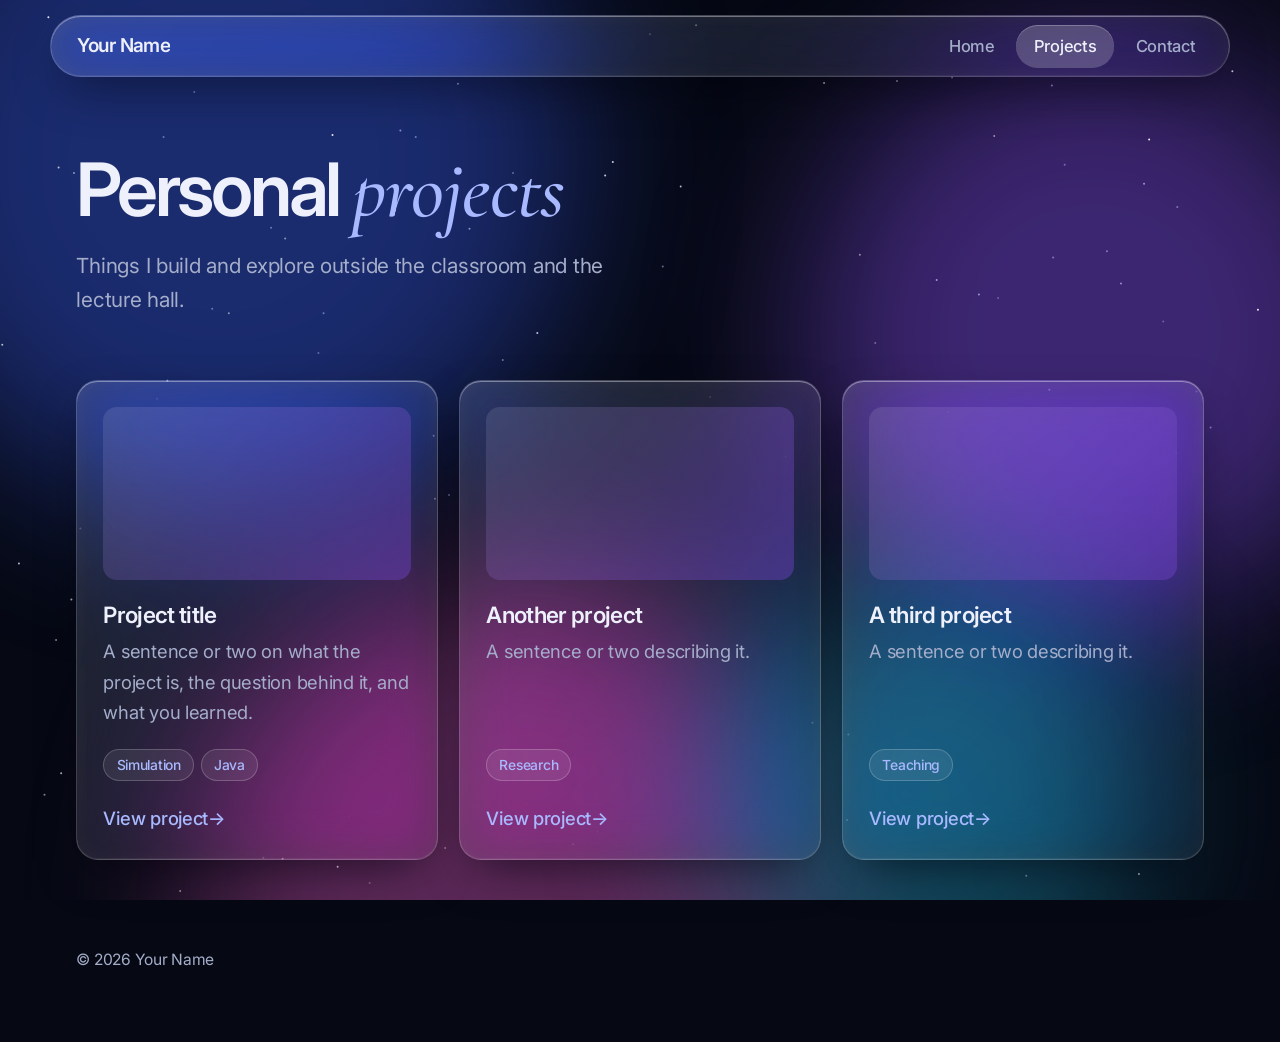
==== projects.html @ 700d7432 "Add files via upload" ====
<!DOCTYPE html>
<html lang="en">
<head>
<meta charset="utf-8">
<meta name="viewport" content="width=device-width, initial-scale=1, viewport-fit=cover">
<title>Personal Projects – Your Name</title>
<meta name="theme-color" content="#060914">
<meta name="description" content="Personal projects by Your Name.">
<link rel="preconnect" href="https://fonts.googleapis.com">
<link rel="preconnect" href="https://fonts.gstatic.com" crossorigin>
<link href="https://fonts.googleapis.com/css2?family=Inter:wght@400;500;600&family=Cormorant+Garamond:ital,wght@1,500;1,600&display=swap" rel="stylesheet">
<link rel="stylesheet" href="style.css">
</head>
<body>
<div class="wallpaper" aria-hidden="true"><i></i><i></i><i></i><i></i></div>

<nav aria-label="Main">
  <div class="wrap">
    <a class="brand" href="index.html">Your Name</a>
    <div class="links">
      <a href="index.html">Home</a>
      <a href="projects.html" aria-current="page">Projects</a>
      <a href="index.html#contact">Contact</a>
    </div>
  </div>
</nav>

<header class="page-title">
  <div class="wrap">
    <h1>Personal <em>projects</em></h1>
    <!-- EDIT: one or two sentences introducing your projects -->
    <p>Things I build and explore outside the classroom and the lecture hall.</p>
  </div>
</header>

<main class="wrap projects">
  <div class="grid">
    <!-- EDIT: copy a card for each project, delete the ones you don't need.
         To add a picture to a card, put the image file in your repository (for example in a folder called images)
         and change its thumb line to:
         <div class="thumb"><img src="images/my-project.jpg" alt="Describe the picture" loading="lazy"></div>
         Leave the line as it is to keep the colored placeholder. -->
    <article class="card reveal">
      <div class="thumb"></div>
      <h3>Project title</h3>
      <p>A sentence or two on what the project is, the question behind it, and what you learned.</p>
      <div class="tags"><span class="tag">Simulation</span><span class="tag">Java</span></div>
      <a class="more" href="#">View project</a>
    </article>
    <article class="card reveal">
      <div class="thumb"></div>
      <h3>Another project</h3>
      <p>A sentence or two describing it.</p>
      <div class="tags"><span class="tag">Research</span></div>
      <a class="more" href="#">View project</a>
    </article>
    <article class="card reveal">
      <div class="thumb"></div>
      <h3>A third project</h3>
      <p>A sentence or two describing it.</p>
      <div class="tags"><span class="tag">Teaching</span></div>
      <a class="more" href="#">View project</a>
    </article>
  </div>
</main>

<footer>
  <div class="wrap">&copy; 2026 Your Name</div>
</footer>

<script src="main.js"></script>
</body>
</html>
---- style.css ----
/* ---------- Colors and type: change these to restyle the whole site ---------- */
:root {
  --base: #060914;      /* deep space background */
  --blue: #2c47b8;      /* nebula glow colors */
  --violet: #6b3fc0;
  --pink: #a2428f;
  --teal: #1a7a96;
  --ink: #eef1fb;       /* main text */
  --muted: #a4adc9;     /* secondary text */
  --accent: #a9b9ff;    /* links and highlights */
  --accent-soft: #a9b9ff22;
  --ease: cubic-bezier(.22, .61, .36, 1);
  --serif: "Cormorant Garamond", "Times New Roman", Georgia, serif;   /* headline font, Times-style but more refined */
  color-scheme: dark;
}
* { box-sizing: border-box; }
html { scroll-behavior: smooth; font-size: clamp(15px, 13.5px + .3vw, 18px); -webkit-text-size-adjust: 100%; }
body {
  margin: 0;
  background: var(--base);
  color: var(--ink);
  font: 400 1.0625rem/1.65 "Inter", system-ui, -apple-system, "Segoe UI", Arial, sans-serif;
  letter-spacing: -0.015em;          /* the narrow Inter spacing */
  -webkit-font-smoothing: antialiased;
}
h1, h2, h3 { font-weight: 600; line-height: 1.08; margin: 0; }
h1 { letter-spacing: -0.045em; }
h3 { letter-spacing: -0.03em; }
/* Inter does most of the work; the serif appears as an elegant italic accent word */
h1 em { font-family: var(--serif); font-style: italic; font-weight: 500; letter-spacing: -0.01em; font-size: 1.1em; color: var(--accent); }
img { max-width: 100%; }
p { margin: 0 0 1.1rem; }
a { color: var(--accent); text-decoration-color: transparent; text-underline-offset: 4px;
    transition: color .3s var(--ease), text-decoration-color .3s var(--ease); }
a:hover { text-decoration-color: currentColor; }
a:focus-visible, button:focus-visible { outline: 2px solid var(--accent); outline-offset: 4px; border-radius: 6px; }
.wrap { max-width: 68rem; margin: 0 auto; padding-left: max(1.5rem, env(safe-area-inset-left)); padding-right: max(1.5rem, env(safe-area-inset-right)); }

/* ---------- Wallpaper: soft, slowly moving color like a macOS desktop ---------- */
.wallpaper { position: fixed; inset: 0; z-index: -1; overflow: hidden; background: var(--base); }
.wallpaper i { position: absolute; border-radius: 50%; filter: blur(80px); opacity: .55; will-change: transform; }
.wallpaper i:nth-child(1) { width: 55vw; height: 55vw; left: -10vw; top: -15vw; background: var(--blue);   animation: float1 28s ease-in-out infinite alternate; }
.wallpaper i:nth-child(2) { width: 45vw; height: 45vw; right: -8vw; top: 5vh;   background: var(--violet); animation: float2 34s ease-in-out infinite alternate; }
.wallpaper i:nth-child(3) { width: 50vw; height: 50vw; left: 15vw; bottom: -25vw; background: var(--pink);   animation: float3 31s ease-in-out infinite alternate; }
.wallpaper i:nth-child(4) { width: 35vw; height: 35vw; right: 10vw; bottom: -10vw; background: var(--teal);   animation: float1 38s ease-in-out infinite alternate-reverse; }
@keyframes float1 { to { transform: translate3d(8vw, 6vh, 0) scale(1.1); } }
@keyframes float2 { to { transform: translate3d(-9vw, 10vh, 0) scale(.92); } }
@keyframes float3 { to { transform: translate3d(7vw, -8vh, 0) scale(1.12); } }

/* Faint stars that twinkle */
.wallpaper::before, .wallpaper::after {
  content: ""; position: absolute; top: 0; left: 0; width: 2px; height: 2px; border-radius: 50%;
  animation: twinkle 7s ease-in-out infinite alternate;
}
.wallpaper::before { box-shadow:
    32.4vw 15.1vh 0 0 rgba(190,205,255,0.9),
    82.1vw 9.4vh 0 0 rgba(190,205,255,0.9),
    50.7vw 3.7vh 0 0 rgba(255,255,255,0.7),
    24.1vw 55.1vh 0 0 rgba(255,255,255,0.5),
    12.4vw 22.3vh 0 0 rgba(255,255,255,0.9),
    6.2vw 58.6vh 0 0 rgba(255,255,255,0.5),
    4.7vw 85.8vh 0 0 rgba(255,255,255,0.7),
    54.1vw 57.1vh 0 0 rgba(255,255,255,0.9),
    18.1vw 58.2vh 0 0 rgba(255,255,255,0.9),
    9.7vw 71.2vh 0 0 rgba(190,205,255,0.9),
    20.6vw 68.0vh 0 0 rgba(255,255,255,0.7),
    46.6vw 92.3vh 0 0 rgba(255,255,255,0.7),
    79.4vw 69.9vh 0 0 rgba(190,205,255,0.5),
    30.0vw 49.5vh 0 0 rgba(255,255,255,0.7),
    28.8vw 98.0vh 0 0 rgba(255,255,255,0.5),
    16.5vw 34.2vh 0 0 rgba(255,255,255,0.7),
    96.2vw 7.8vh 0 0 rgba(255,255,255,0.9),
    87.5vw 31.4vh 0 0 rgba(255,255,255,0.9),
    49.7vw 79.7vh 0 0 rgba(255,255,255,0.5),
    94.5vw 47.4vh 0 0 rgba(190,205,255,0.9),
    73.1vw 31.0vh 0 0 rgba(255,255,255,0.9),
    82.2vw 28.5vh 0 0 rgba(255,255,255,0.7),
    34.7vw 94.1vh 0 0 rgba(255,255,255,0.7),
    11.7vw 5.9vh 0 0 rgba(190,205,255,0.7),
    24.8vw 39.1vh 0 0 rgba(190,205,255,0.7),
    44.9vw 54.9vh 0 0 rgba(255,255,255,0.5),
    86.4vw 27.8vh 0 0 rgba(255,255,255,0.7),
    68.3vw 38.0vh 0 0 rgba(255,255,255,0.5),
    17.6vw 23.2vh 0 0 rgba(190,205,255,0.5),
    83.1vw 18.2vh 0 0 rgba(190,205,255,0.7),
    41.9vw 36.9vh 0 0 rgba(255,255,255,0.9),
    12.5vw 85.9vh 0 0 rgba(255,255,255,0.9),
    74.0vw 45.7vh 0 0 rgba(255,255,255,0.9),
    39.2vw 39.9vh 0 0 rgba(255,255,255,0.5),
    40.0vw 19.1vh 0 0 rgba(255,255,255,0.5),
    11.0vw 60.1vh 0 0 rgba(190,205,255,0.5),
    15.1vw 10.1vh 0 0 rgba(255,255,255,0.7),
    7.0vw 20.8vh 0 0 rgba(190,205,255,0.7),
    25.2vw 34.7vh 0 0 rgba(255,255,255,0.7),
    11.5vw 48.8vh 0 0 rgba(255,255,255,0.7),
    31.2vw 14.4vh 0 0 rgba(255,255,255,0.9),
    26.5vw 82.9vh 0 0 rgba(255,255,255,0.5),
    20.5vw 95.2vh 0 0 rgba(190,205,255,0.7),
    54.3vw 2.7vh 0 0 rgba(255,255,255,0.9),
    64.3vw 9.1vh 0 0 rgba(255,255,255,0.7),
    90.8vw 35.6vh 0 0 rgba(255,255,255,0.5),
    77.9vw 33.0vh 0 0 rgba(255,255,255,0.5),
    78.8vw 75.8vh 0 0 rgba(255,255,255,0.5),
    81.8vw 74.0vh 0 0 rgba(255,255,255,0.5),
    49.3vw 73.1vh 0 0 rgba(255,255,255,0.5),
    47.2vw 19.4vh 0 0 rgba(255,255,255,0.9),
    44.7vw 93.7vh 0 0 rgba(255,255,255,0.7),
    36.5vw 22.0vh 0 0 rgba(255,255,255,0.5),
    33.8vw 48.3vh 0 0 rgba(255,255,255,0.9),
    47.9vw 65.3vh 0 0 rgba(190,205,255,0.9),
    66.1vw 91.0vh 0 0 rgba(255,255,255,0.9),
    47.8vw 17.9vh 0 0 rgba(255,255,255,0.9),
    80.1vw 97.2vh 0 0 rgba(255,255,255,0.7),
    74.3vw 8.5vh 0 0 rgba(255,255,255,0.5),
    12.7vw 15.1vh 0 0 rgba(255,255,255,0.7),
    14.6vw 82.7vh 0 0 rgba(255,255,255,0.7),
    35.0vw 54.9vh 0 0 rgba(190,205,255,0.5),
    79.9vw 72.6vh 0 0 rgba(255,255,255,0.5),
    93.4vw 43.4vh 0 0 rgba(255,255,255,0.5),
    21.1vw 25.2vh 0 0 rgba(255,255,255,0.7),
    76.4vw 32.6vh 0 0 rgba(255,255,255,0.9),
    13.1vw 91.0vh 0 0 rgba(255,255,255,0.7),
    66.2vw 81.5vh 0 0 rgba(255,255,255,0.9),
    91.8vw 50.2vh 0 0 rgba(255,255,255,0.9),
    51.1vw 87.3vh 0 0 rgba(255,255,255,0.5); }
.wallpaper::after { animation-duration: 11s; animation-delay: -4s; box-shadow:
    77.6vw 15.0vh 0 0 rgba(255,255,255,0.5),
    72.5vw 55.6vh 0 0 rgba(255,255,255,0.7),
    53.1vw 48.2vh 0 0 rgba(255,255,255,0.5),
    5.7vw 19.1vh 0 0 rgba(255,255,255,0.5),
    50.8vw 56.2vh 0 0 rgba(255,255,255,0.5),
    61.3vw 50.6vh 0 0 rgba(255,255,255,0.9),
    27.7vw 50.8vh 0 0 rgba(255,255,255,0.7),
    24.8vw 52.3vh 0 0 rgba(255,255,255,0.7),
    89.3vw 20.3vh 0 0 rgba(190,205,255,0.7),
    12.2vw 44.2vh 0 0 rgba(255,255,255,0.5),
    42.8vw 21.3vh 0 0 rgba(255,255,255,0.7),
    89.7vw 15.4vh 0 0 rgba(255,255,255,0.9),
    36.6vw 25.3vh 0 0 rgba(255,255,255,0.5),
    22.0vw 95.3vh 0 0 rgba(255,255,255,0.7),
    16.3vw 66.8vh 0 0 rgba(255,255,255,0.5),
    43.2vw 51.6vh 0 0 rgba(255,255,255,0.7),
    35.7vw 9.2vh 0 0 rgba(190,205,255,0.7),
    55.4vw 44.0vh 0 0 rgba(255,255,255,0.5),
    51.7vw 29.5vh 0 0 rgba(190,205,255,0.5),
    91.9vw 22.9vh 0 0 rgba(190,205,255,0.5),
    27.2vw 90.6vh 0 0 rgba(255,255,255,0.5),
    13.0vw 42.2vh 0 0 rgba(255,255,255,0.9),
    25.9vw 14.9vh 0 0 rgba(255,255,255,0.9),
    70.0vw 8.9vh 0 0 rgba(255,255,255,0.5),
    18.3vw 89.5vh 0 0 rgba(255,255,255,0.7),
    63.4vw 80.2vh 0 0 rgba(255,255,255,0.5),
    22.2vw 26.4vh 0 0 rgba(255,255,255,0.5),
    33.9vw 55.3vh 0 0 rgba(255,255,255,0.7),
    4.3vw 71.0vh 0 0 rgba(255,255,255,0.5),
    26.2vw 18.1vh 0 0 rgba(255,255,255,0.7),
    53.1vw 20.6vh 0 0 rgba(255,255,255,0.7),
    17.8vw 34.7vh 0 0 rgba(255,255,255,0.5),
    3.7vw 1.8vh 0 0 rgba(255,255,255,0.9),
    18.9vw 47.5vh 0 0 rgba(190,205,255,0.7),
    81.9vw 43.2vh 0 0 rgba(255,255,255,0.7),
    88.9vw 97.0vh 0 0 rgba(255,255,255,0.7),
    98.2vw 34.3vh 0 0 rgba(255,255,255,0.9),
    14.0vw 98.9vh 0 0 rgba(255,255,255,0.5),
    1.4vw 62.5vh 0 0 rgba(255,255,255,0.7),
    5.5vw 66.5vh 0 0 rgba(255,255,255,0.7),
    67.1vw 28.2vh 0 0 rgba(255,255,255,0.5),
    4.5vw 18.5vh 0 0 rgba(255,255,255,0.7),
    26.3vw 96.2vh 0 0 rgba(255,255,255,0.9),
    3.4vw 88.2vh 0 0 rgba(255,255,255,0.5),
    0.1vw 38.2vh 0 0 rgba(255,255,255,0.7); }
@keyframes twinkle { from { opacity: .35; } to { opacity: 1; } }

/* ---------- Liquid glass ---------- */
.glass, .card, .photo, nav .wrap {
  position: relative;
  background: linear-gradient(135deg, rgba(255,255,255,.14), rgba(255,255,255,.05));
  -webkit-backdrop-filter: blur(26px) saturate(185%);
          backdrop-filter: blur(26px) saturate(185%);
  border: 1px solid rgba(255,255,255,.18);
  box-shadow:
    inset 0 1px 0 rgba(255,255,255,.38),        /* bright top edge */
    inset 0 -1px 0 rgba(255,255,255,.06),
    inset 0 0 22px rgba(255,255,255,.04),
    0 18px 50px -16px rgba(0,0,12,.7);
  overflow: hidden;
  isolation: isolate;
}
/* A soft highlight that follows the pointer, like light moving across the glass */
.glass::before, .card::before, .photo::before, nav .wrap::before {
  content: ""; position: absolute; inset: 0; pointer-events: none; z-index: -1;
  background: radial-gradient(260px circle at var(--mx, 50%) var(--my, 0%), rgba(190,205,255,.24), transparent 65%);
  opacity: 0; transition: opacity .5s var(--ease);
}
.glass:hover::before, .card:hover::before, .photo:hover::before, nav .wrap:hover::before { opacity: 1; }
@supports not ((backdrop-filter: blur(1px)) or (-webkit-backdrop-filter: blur(1px))) {
  .glass, .card, .photo, nav .wrap { background: rgba(18,24,52,.9); }
}

/* ---------- Navigation: a floating glass bar ---------- */
nav { position: sticky; top: .85rem; z-index: 10; padding: 0 1rem; transition: transform .6s var(--ease), opacity .6s var(--ease); }
nav.hide { transform: translateY(calc(-100% - 1.5rem)); opacity: 0; pointer-events: none; }
nav:focus-within { transform: none; opacity: 1; pointer-events: auto; }
nav .wrap { max-width: 68rem; height: 3.6rem; border-radius: 999px; display: flex; justify-content: space-between; align-items: center; padding: 0 .9rem 0 1.5rem; }
.brand { font-weight: 600; letter-spacing: -0.03em; font-size: 1.1rem; color: var(--ink); text-decoration: none; white-space: nowrap; overflow: hidden; text-overflow: ellipsis; min-width: 0; }
.links { display: flex; gap: .25rem; position: relative; z-index: 1; }
.links a { color: var(--muted); text-decoration: none; font-size: .95rem; font-weight: 500; padding: .45rem 1rem; border-radius: 999px;
           transition: background .35s var(--ease), color .35s var(--ease); }
.links a:hover { background: rgba(255,255,255,.12); color: var(--ink); }
.links a[aria-current="page"] { background: rgba(255,255,255,.2); color: var(--ink); box-shadow: inset 0 1px 0 rgba(255,255,255,.25); }
.brand { position: relative; z-index: 1; }

/* ---------- Hero: introduction and photo ---------- */
.hero { min-height: calc(100vh - 5rem); min-height: calc(100dvh - 5rem); display: flex; align-items: center; padding: 3rem 0 4rem; }
.hero-grid { display: grid; grid-template-columns: 1.15fr .85fr; gap: 4rem; align-items: center; width: 100%; will-change: transform, opacity; }
.hero h1 { font-size: clamp(2.9rem, 7.5vw, 5.25rem); line-height: 1.02; margin-bottom: 1.5rem; }
.hero .lede { font-size: 1.25rem; color: var(--muted); max-width: 30rem; margin-bottom: 2rem; }
.button {
  display: inline-block; padding: .8rem 1.5rem; border-radius: 999px;
  background: var(--ink); color: #0b1020; text-decoration: none; font-weight: 500; font-size: .95rem;
  box-shadow: inset 0 1px 0 rgba(255,255,255,.6), 0 8px 24px -8px rgba(120,140,255,.45);
  transition: transform .35s var(--ease), background .35s var(--ease);
}
.button:hover { background: var(--accent); color: #0b1020; transform: translateY(-2px); }
.button.ghost { background: rgba(255,255,255,.08); color: var(--ink); margin-left: .5rem;
  -webkit-backdrop-filter: blur(16px); backdrop-filter: blur(16px);
  border: 1px solid rgba(255,255,255,.25); box-shadow: inset 0 1px 0 rgba(255,255,255,.2); }
.button.ghost:hover { background: rgba(255,255,255,.18); color: var(--ink); }

/* Photo frame. To use your photo: delete the .photo-placeholder div and add
   <img src="your-photo.jpg" alt="A photo of you"> inside .photo */
.photo { aspect-ratio: 4 / 5; border-radius: 32px; padding: .6rem; }
.photo img, .photo-placeholder { width: 100%; height: 100%; border-radius: 24px; display: block; }
.photo img { object-fit: cover; }
.photo-placeholder { display: grid; place-items: center; text-align: center; color: var(--muted); font-size: .95rem; padding: 1rem;
  background: linear-gradient(160deg, rgba(255,255,255,.1), rgba(107,63,192,.45) 60%, rgba(44,71,184,.55)); }

/* Hero intro animation on load */
.hero-grid > * { animation: rise 1.2s var(--ease) both; }
.hero-grid > *:nth-child(2) { animation-delay: .15s; }
@keyframes rise { from { opacity: 0; transform: translateY(22px); } to { opacity: 1; transform: none; } }

/* ---------- Sections: each one a glass panel ---------- */
section { padding: 1.25rem 0; }
.panel { border-radius: 32px; padding: 2.75rem; }
.section-head { display: grid; grid-template-columns: 12rem 1fr; gap: 2rem; }
h2 { font-size: .78rem; font-weight: 500; letter-spacing: .16em; text-transform: uppercase; padding-top: .45rem; color: var(--muted); position: relative; z-index: 1; }
.panel > * { position: relative; z-index: 1; }
.prose { max-width: 40rem; }
.prose p:last-child { margin-bottom: 0; }
.meta { color: var(--muted); font-size: .9rem; margin-bottom: .25rem; }

/* Cards: glass inside glass */
.grid { display: grid; grid-template-columns: repeat(auto-fill, minmax(min(100%, 17rem), 1fr)); gap: 1.25rem; }
.card {
  border-radius: 22px; padding: 1.5rem; display: flex; flex-direction: column; gap: .5rem;
  transition: transform .5s var(--ease), box-shadow .5s var(--ease);
}
.card > * { position: relative; z-index: 1; }
.card:hover { transform: translateY(-4px); box-shadow: inset 0 1px 0 rgba(255,255,255,.45), inset 0 0 22px rgba(255,255,255,.06), 0 26px 55px -16px rgba(0,0,12,.8); }
.card h3 { font-size: 1.3rem; line-height: 1.15; }
.card p { color: var(--muted); margin: 0; flex: 1; }
.card a.more { font-weight: 500; text-decoration: none; margin-top: .75rem; }
.card a.more::after { content: " \2192"; display: inline-block; transition: transform .35s var(--ease); }
.card a.more:hover::after { transform: translateX(4px); }
.tags { display: flex; flex-wrap: wrap; gap: .4rem; margin-top: .75rem; }
.tag { font-size: .8rem; padding: .2rem .7rem; border-radius: 999px; background: rgba(255,255,255,.08); color: var(--accent); font-weight: 500; border: 1px solid rgba(255,255,255,.2); }
/* Project image: shows your picture, cropped to a 16:9 frame. With no image it shows the colored placeholder. */
.card .thumb img { width: 100%; height: 100%; object-fit: cover; display: block; transition: transform .8s var(--ease); }
.card:hover .thumb img { transform: scale(1.04); }
.card .thumb { overflow: hidden; aspect-ratio: 16 / 9; border-radius: 14px; margin-bottom: .75rem; background: linear-gradient(135deg, rgba(255,255,255,.1), rgba(107,63,192,.5)); }

.contact-list { list-style: none; padding: 0; margin: 0; max-width: 40rem; }
.contact-list li { padding: .9rem 0; border-bottom: 1px solid rgba(255,255,255,.14); display: flex; justify-content: space-between; gap: 1rem; transition: padding-left .4s var(--ease); }
.contact-list li:last-child { border-bottom: 0; }
.contact-list li:hover { padding-left: .4rem; }
.contact-list span { color: var(--muted); }
.contact-list a, .prose { overflow-wrap: anywhere; }

.page-title { padding: 5rem 0 2.5rem; }
.page-title h1 { font-size: clamp(2.75rem, 6.5vw, 4.25rem); line-height: 1.02; margin-bottom: 1rem; }
.page-title p { color: var(--muted); font-size: 1.2rem; max-width: 34rem; }
.projects { padding-bottom: 2rem; }

footer { padding: 3rem 0 4rem; color: var(--muted); font-size: .9rem; }

/* Scroll reveal (only runs when JavaScript is on) */
.js .reveal { opacity: 0; transform: translateY(16px); transition: opacity .9s var(--ease), transform .9s var(--ease); }
.js .reveal.in { opacity: 1; transform: none; }
.js .grid .reveal:nth-child(2) { transition-delay: .08s; }
.js .grid .reveal:nth-child(3) { transition-delay: .16s; }

/* ---------- Responsive: laptops, iPads, phones ---------- */
@media (min-width: 90rem) { .wrap, nav .wrap { max-width: 76rem; } }           /* very large screens */

@media (max-width: 64rem) {                                                    /* iPad landscape, small laptops */
  .hero-grid { gap: 2.5rem; }
  .section-head { grid-template-columns: 9rem 1fr; gap: 1.5rem; }
  .panel { padding: 2.25rem; }
}
@media (max-width: 52rem) {                                                    /* iPad portrait */
  .hero { min-height: auto; padding: 2.5rem 0 3rem; }
  .hero-grid { grid-template-columns: 1fr; gap: 2.5rem; }
  .photo { max-width: 24rem; width: 100%; }
  .section-head { grid-template-columns: 1fr; gap: .75rem; }
  .panel { padding: 1.9rem; border-radius: 26px; }
  .page-title { padding: 3.5rem 0 2rem; }
  .wallpaper i:nth-child(-n+3) { width: 95vw; height: 95vw; }
  .wallpaper i:nth-child(4) { width: 75vw; height: 75vw; }
}
@media (max-width: 40rem) {                                                    /* phones */
  nav { padding: 0 .6rem; top: .5rem; }
  nav .wrap { height: 3.25rem; padding: 0 .45rem 0 1.15rem; }
  .brand { font-size: 1.05rem; }
  .links a { padding: .4rem .75rem; font-size: .9rem; }
  .hero { padding: 2rem 0 2.5rem; }
  .button { display: block; text-align: center; }
  .button.ghost { margin: .65rem 0 0; }
  .panel { padding: 1.5rem; border-radius: 22px; }
  .card { padding: 1.15rem; border-radius: 18px; }
  .contact-list li { flex-direction: column; gap: .1rem; }
  .glass, .card, .photo, nav .wrap { -webkit-backdrop-filter: blur(18px) saturate(170%); backdrop-filter: blur(18px) saturate(170%); }
}
@media (max-width: 24rem) { .links a { padding: .4rem .5rem; } .brand { font-size: 1rem; } }   /* small phones */
@media (max-height: 32rem) and (orientation: landscape) { .hero { min-height: auto; padding: 2rem 0; } }  /* phones on their side */

/* Touch screens have no hover, so skip the hover movements there */
@media (hover: none) {
  .card:hover, .button:hover { transform: none; }
  .card:hover .thumb img { transform: none; }
  .contact-list li:hover { padding-left: 0; }
}
@media (prefers-reduced-motion: reduce) {
  html { scroll-behavior: auto; }
  *, *::before, *::after { animation: none !important; transition: none !important; }
  .js .reveal { opacity: 1; transform: none; }
}
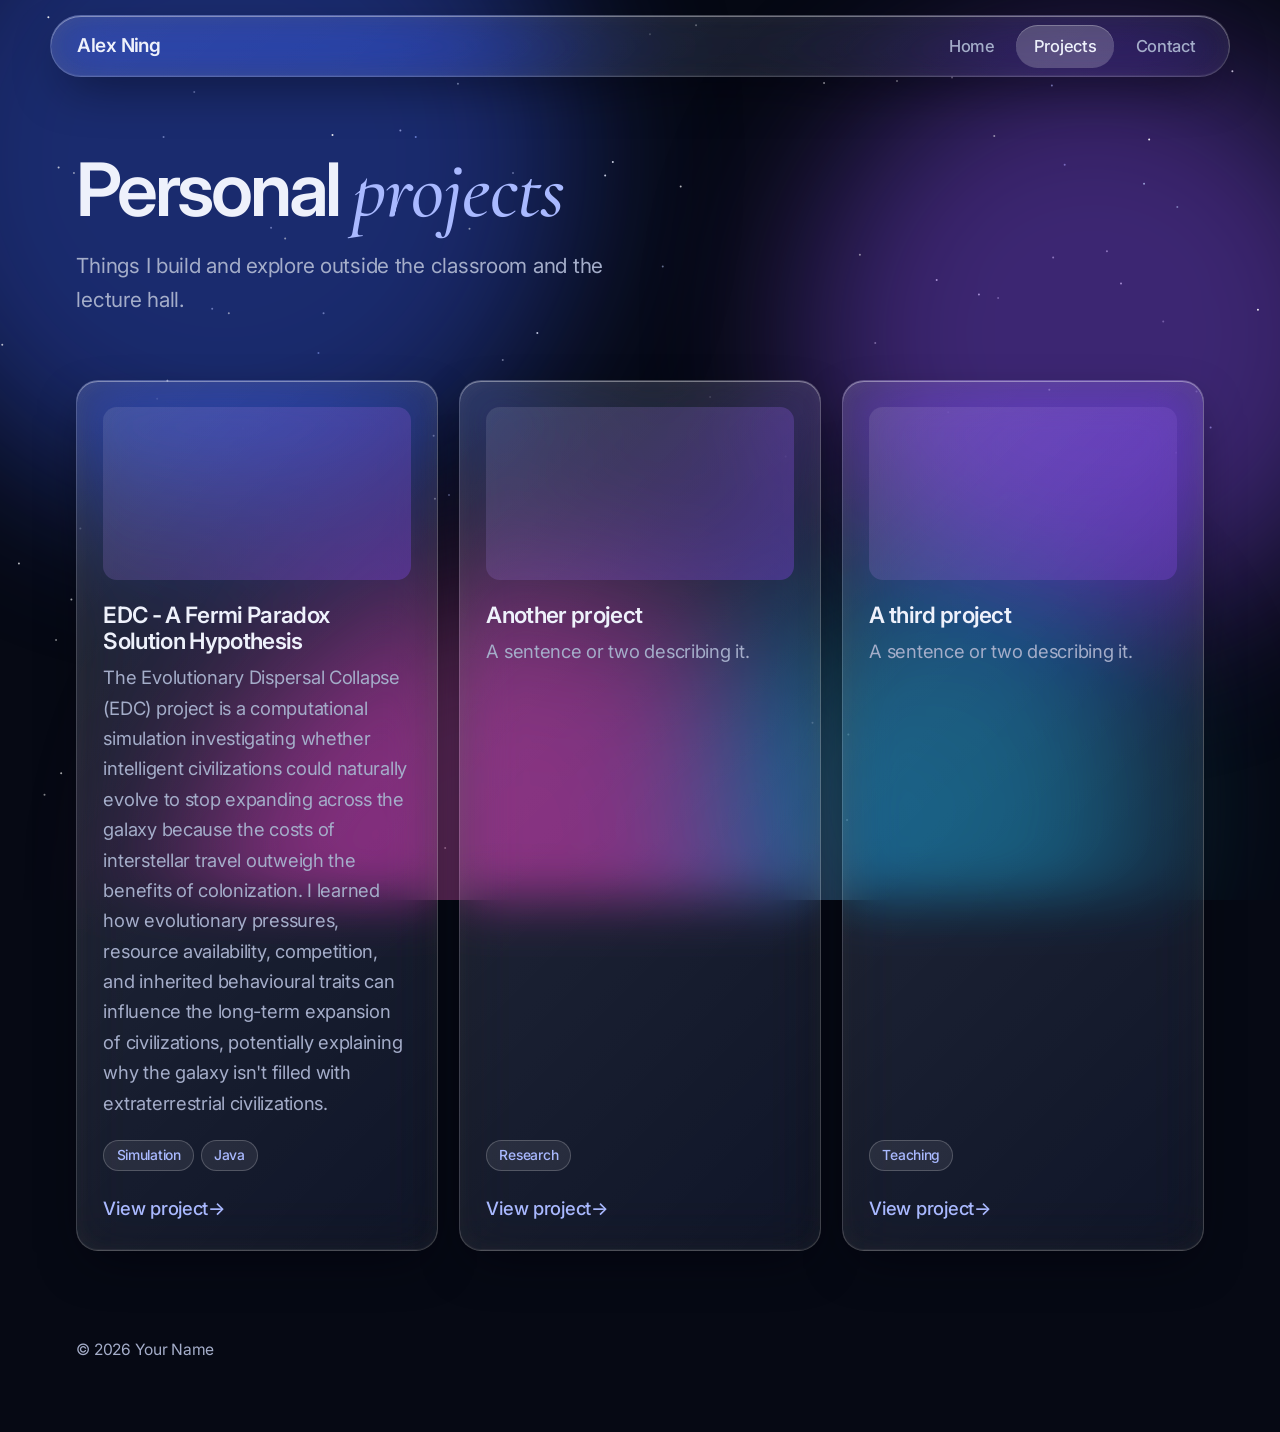
==== commit 75e0113b: "projects.html" ====
--- a/projects.html
+++ b/projects.html
@@ -3,7 +3,7 @@
 <head>
 <meta charset="utf-8">
 <meta name="viewport" content="width=device-width, initial-scale=1, viewport-fit=cover">
-<title>Personal Projects – Your Name</title>
+<title>Personal Projects – Alex Ning</title>
 <meta name="theme-color" content="#060914">
 <meta name="description" content="Personal projects by Your Name.">
 <link rel="preconnect" href="https://fonts.googleapis.com">
@@ -16,7 +16,7 @@
 
 <nav aria-label="Main">
   <div class="wrap">
-    <a class="brand" href="index.html">Your Name</a>
+    <a class="brand" href="index.html">Alex Ning</a>
     <div class="links">
       <a href="index.html">Home</a>
       <a href="projects.html" aria-current="page">Projects</a>
@@ -42,8 +42,8 @@
          Leave the line as it is to keep the colored placeholder. -->
     <article class="card reveal">
       <div class="thumb"></div>
-      <h3>Project title</h3>
-      <p>A sentence or two on what the project is, the question behind it, and what you learned.</p>
+      <h3>EDC - A Fermi Paradox Solution Hypothesis</h3>
+      <p>The Evolutionary Dispersal Collapse (EDC) project is a computational simulation investigating whether intelligent civilizations could naturally evolve to stop expanding across the galaxy because the costs of interstellar travel outweigh the benefits of colonization. I learned how evolutionary pressures, resource availability, competition, and inherited behavioural traits can influence the long-term expansion of civilizations, potentially explaining why the galaxy isn't filled with extraterrestrial civilizations.</p>
       <div class="tags"><span class="tag">Simulation</span><span class="tag">Java</span></div>
       <a class="more" href="#">View project</a>
     </article>
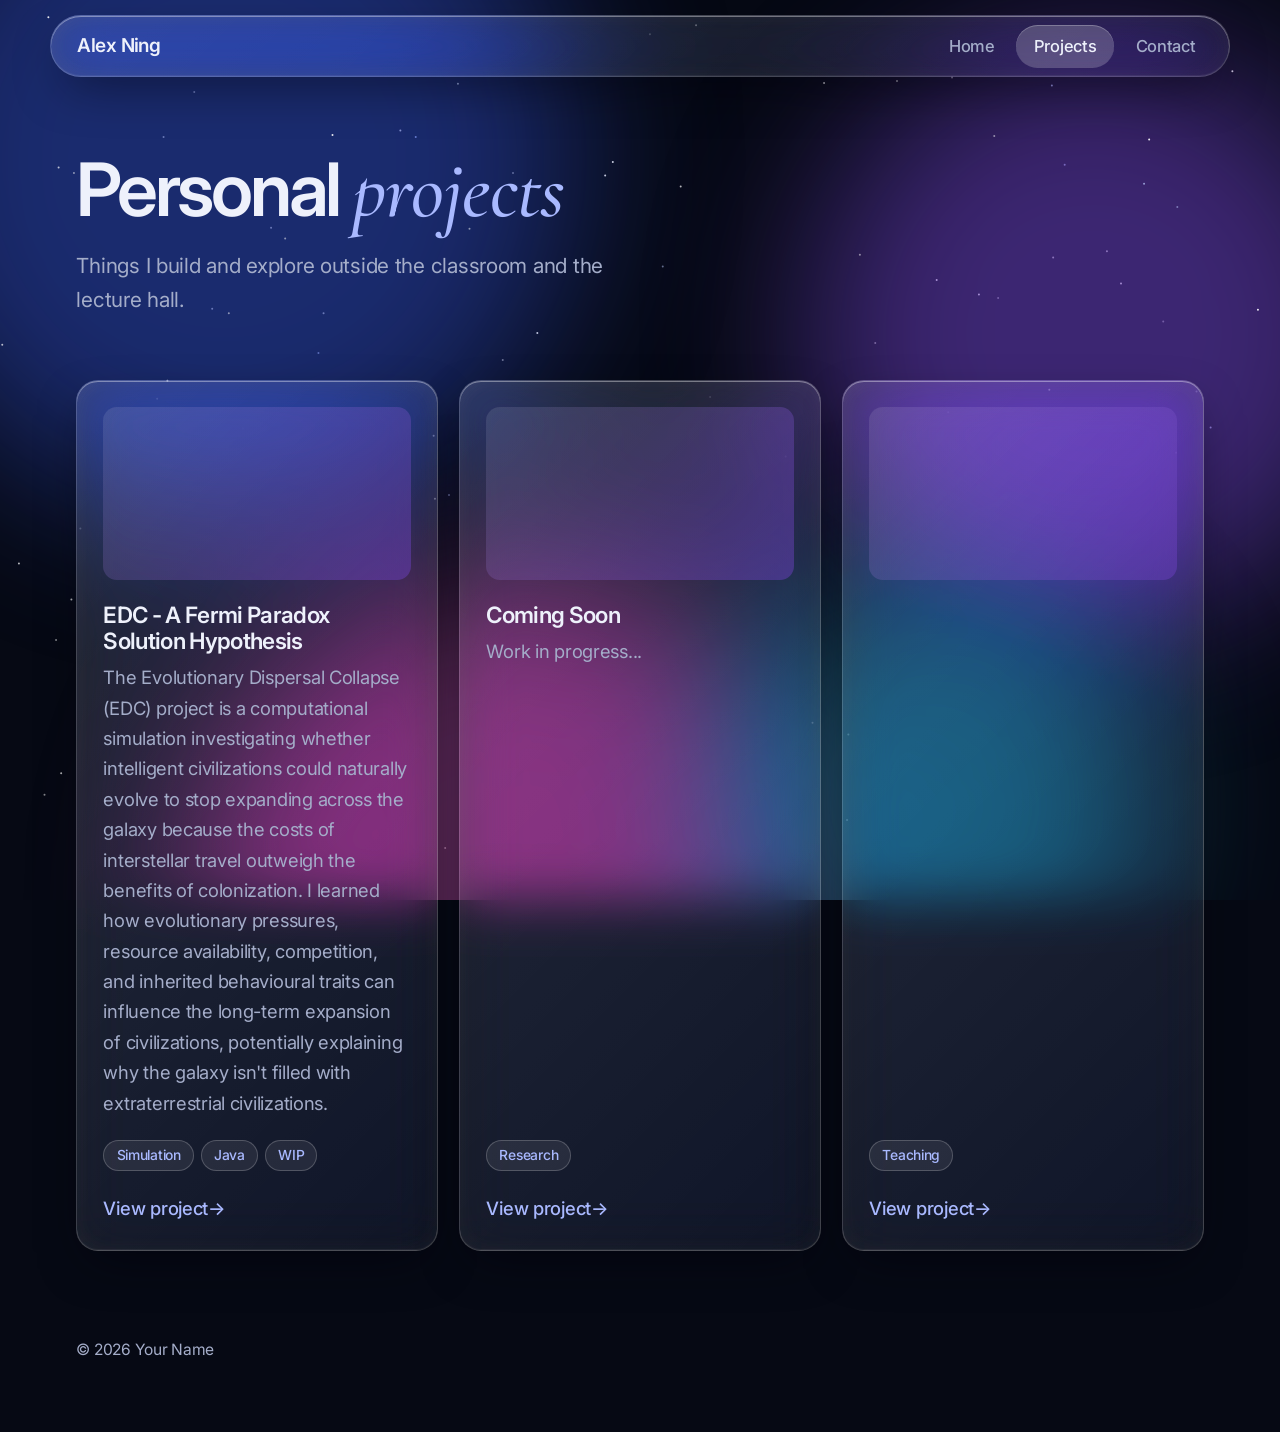
==== commit 4eaed684: "projects.html" ====
--- a/projects.html
+++ b/projects.html
@@ -44,20 +44,20 @@
       <div class="thumb"></div>
       <h3>EDC - A Fermi Paradox Solution Hypothesis</h3>
       <p>The Evolutionary Dispersal Collapse (EDC) project is a computational simulation investigating whether intelligent civilizations could naturally evolve to stop expanding across the galaxy because the costs of interstellar travel outweigh the benefits of colonization. I learned how evolutionary pressures, resource availability, competition, and inherited behavioural traits can influence the long-term expansion of civilizations, potentially explaining why the galaxy isn't filled with extraterrestrial civilizations.</p>
-      <div class="tags"><span class="tag">Simulation</span><span class="tag">Java</span></div>
+      <div class="tags"><span class="tag">Simulation</span><span class="tag">Java</span><span class="tag">WIP</span></div>
       <a class="more" href="#">View project</a>
     </article>
     <article class="card reveal">
       <div class="thumb"></div>
-      <h3>Another project</h3>
-      <p>A sentence or two describing it.</p>
+      <h3>Coming Soon</h3>
+      <p>Work in progress...</p>
       <div class="tags"><span class="tag">Research</span></div>
       <a class="more" href="#">View project</a>
     </article>
     <article class="card reveal">
       <div class="thumb"></div>
-      <h3>A third project</h3>
-      <p>A sentence or two describing it.</p>
+      <h3>  </h3>
+      <p>  </p>
       <div class="tags"><span class="tag">Teaching</span></div>
       <a class="more" href="#">View project</a>
     </article>
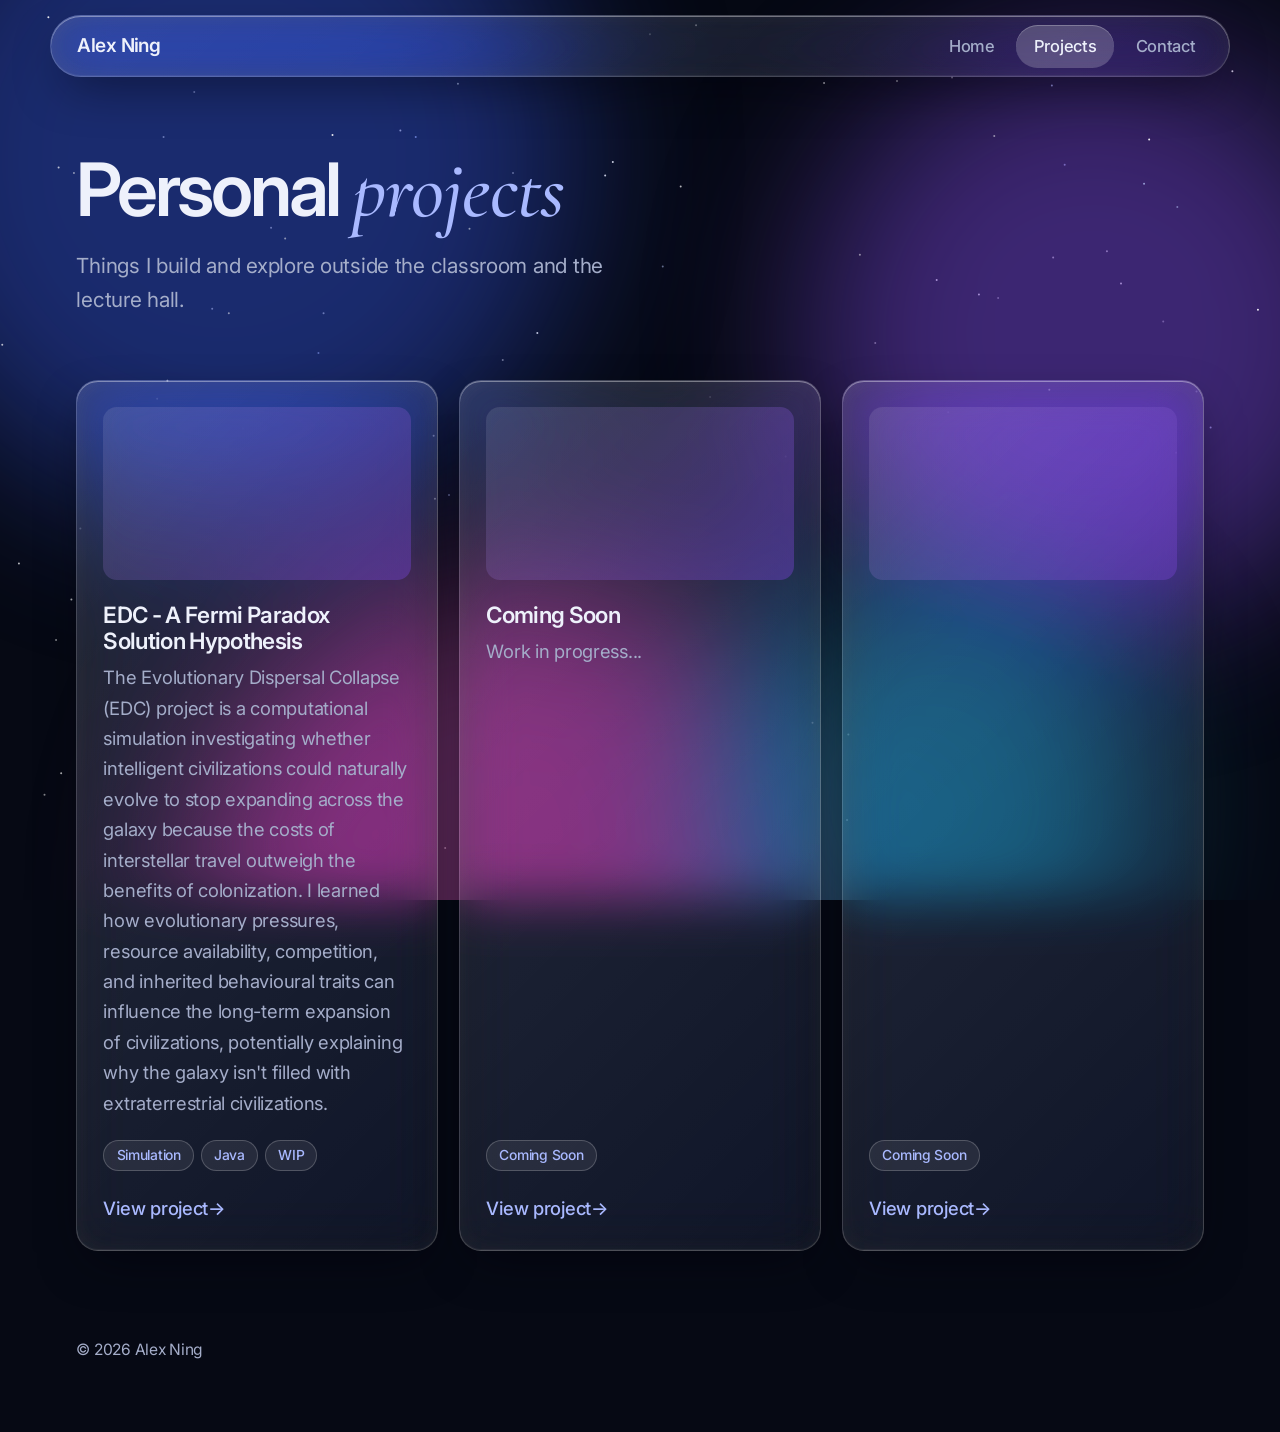
==== commit af73a881: "projects.html" ====
--- a/projects.html
+++ b/projects.html
@@ -51,21 +51,21 @@
       <div class="thumb"></div>
       <h3>Coming Soon</h3>
       <p>Work in progress...</p>
-      <div class="tags"><span class="tag">Research</span></div>
+      <div class="tags"><span class="tag">Coming Soon</span></div>
       <a class="more" href="#">View project</a>
     </article>
     <article class="card reveal">
       <div class="thumb"></div>
       <h3>  </h3>
       <p>  </p>
-      <div class="tags"><span class="tag">Teaching</span></div>
+      <div class="tags"><span class="tag">Coming Soon</span></div>
       <a class="more" href="#">View project</a>
     </article>
   </div>
 </main>
 
 <footer>
-  <div class="wrap">&copy; 2026 Your Name</div>
+  <div class="wrap">&copy; 2026 Alex Ning</div>
 </footer>
 
 <script src="main.js"></script>
